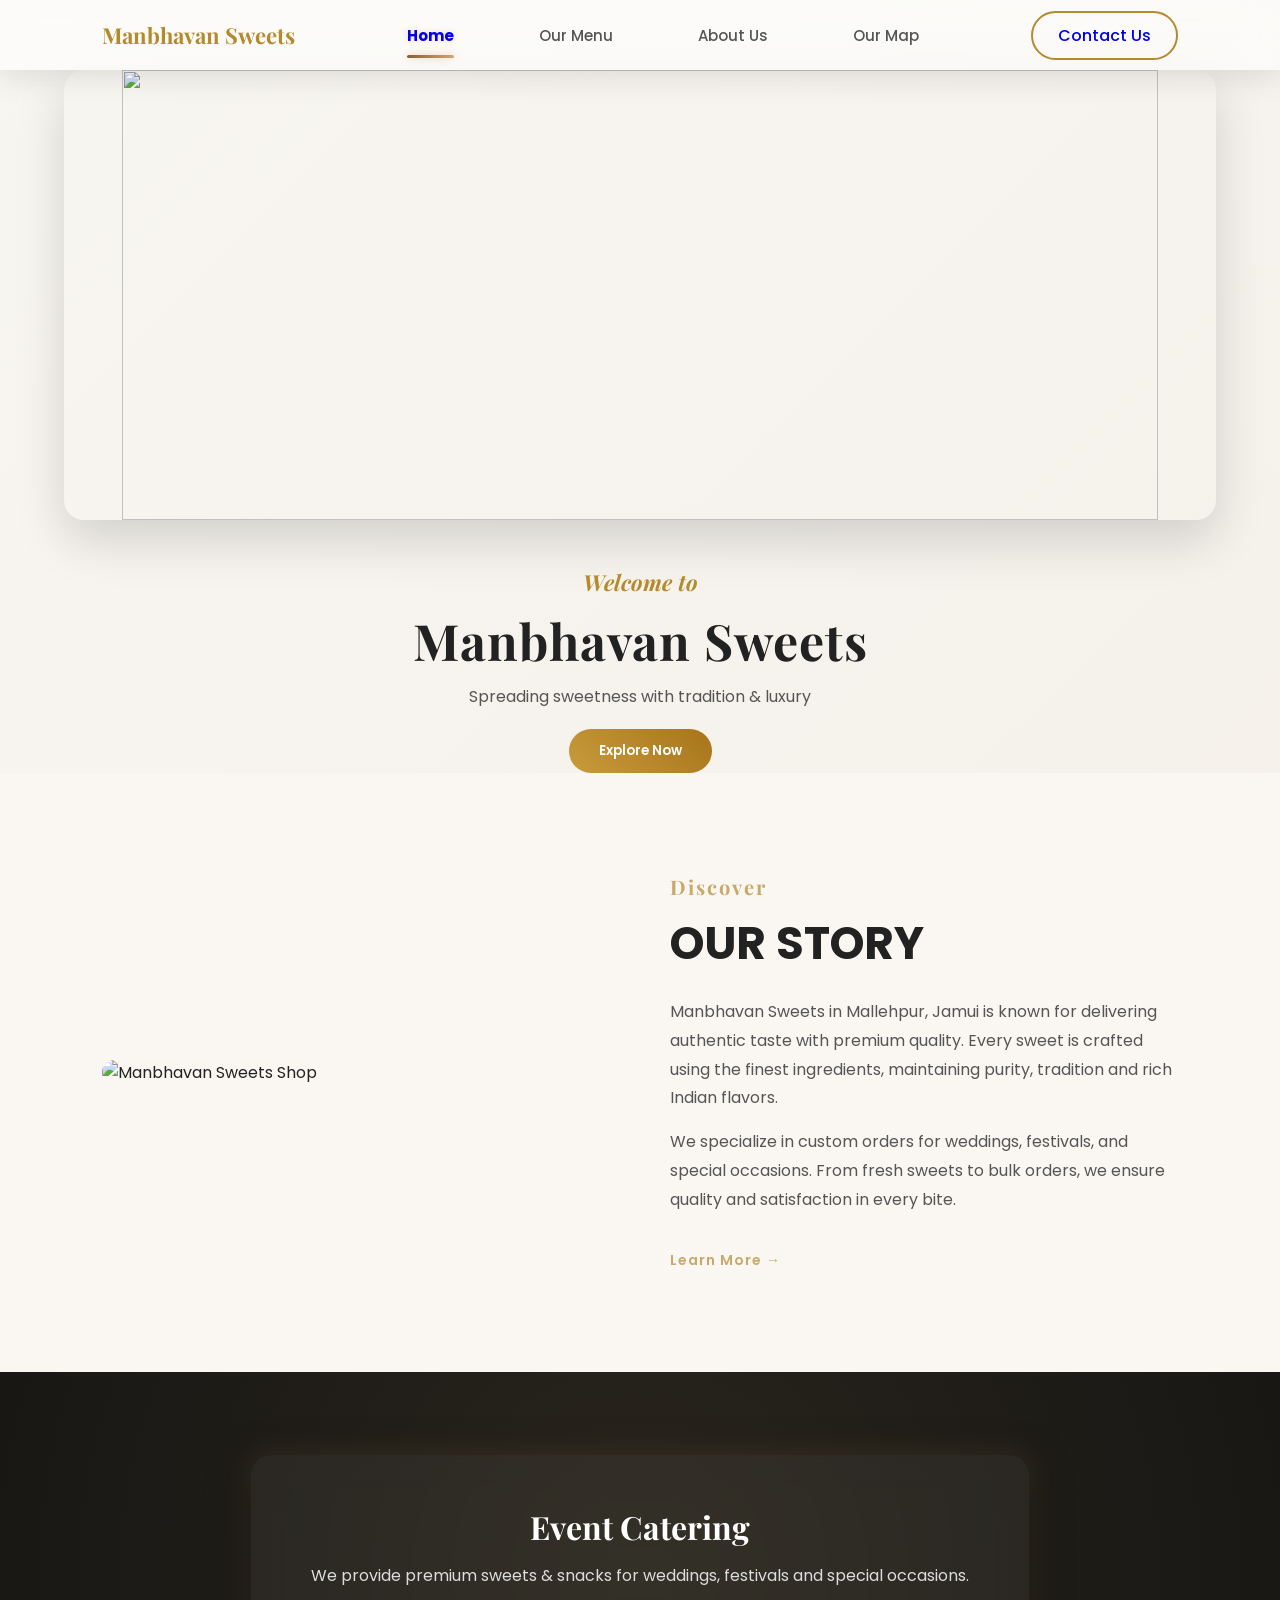
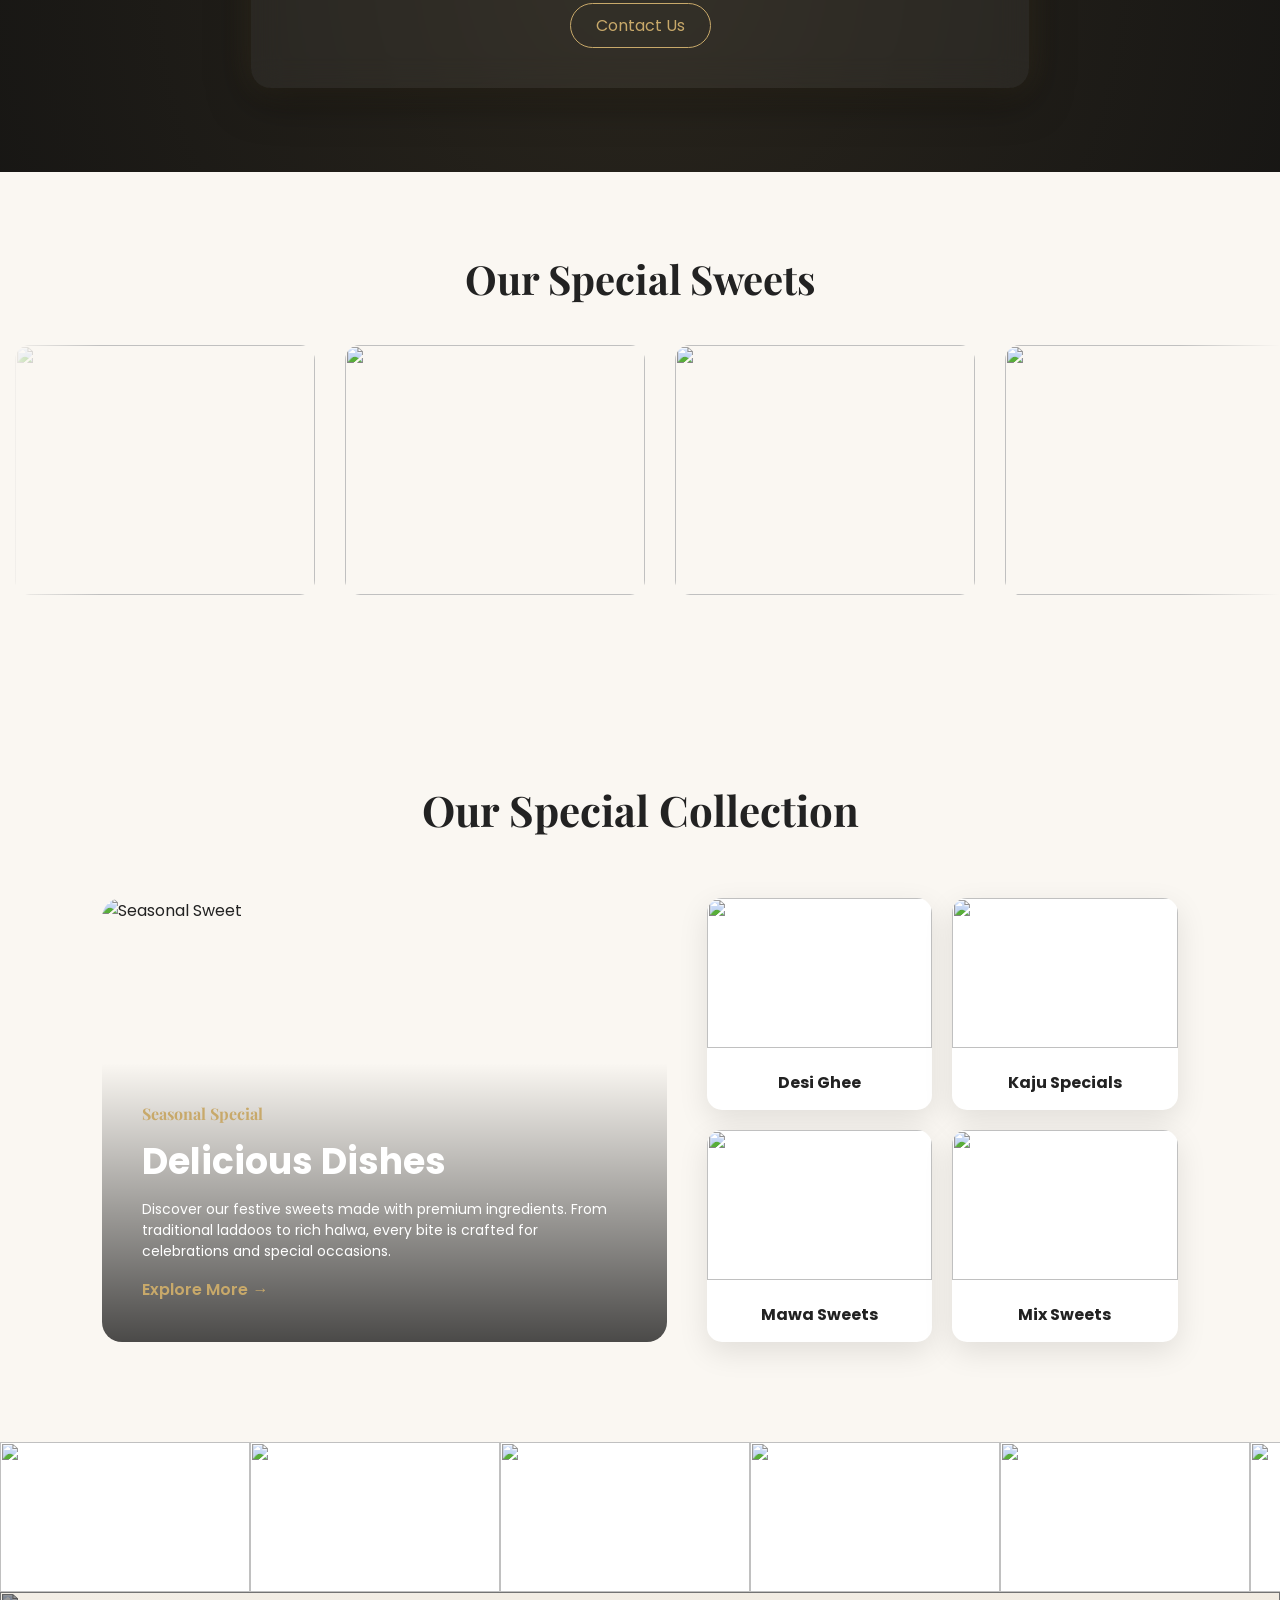
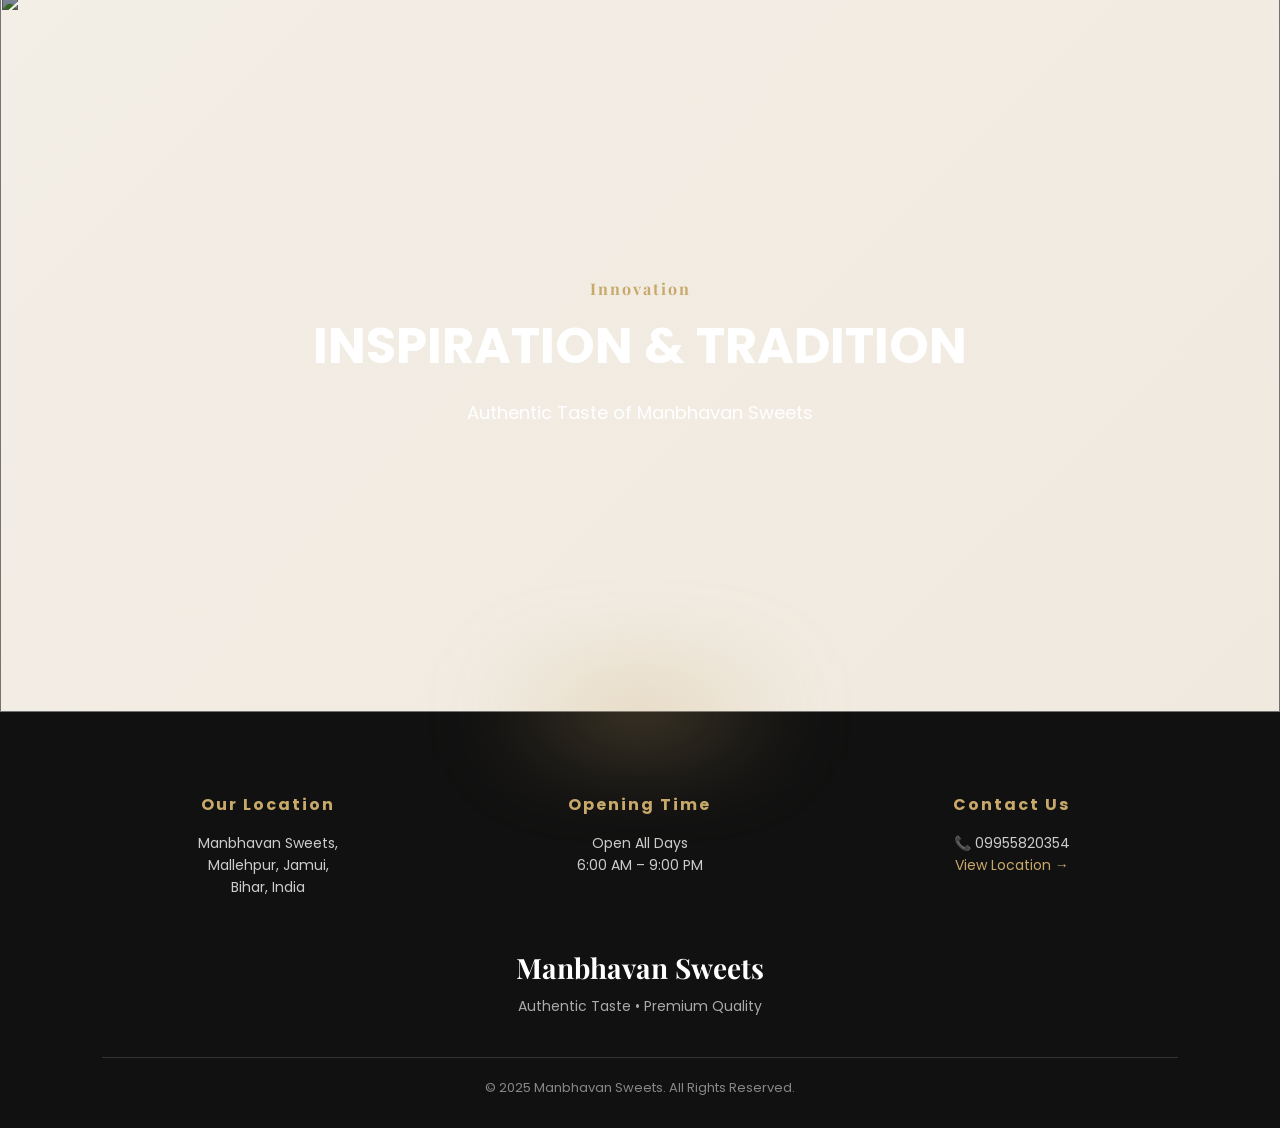
==== index.html @ 380fb5eb "Add files via upload" ====
<!DOCTYPE html>
<html lang="en">

<head>
  <meta charset="UTF-8">
  <meta name="viewport" content="width=device-width, initial-scale=1.0">
  <title>Manbhavan Sweets</title>
  <link rel="stylesheet" href="css/style.css">
  <link
    href="https://fonts.googleapis.com/css2?family=Playfair+Display:wght@400;600;700&family=Poppins:wght@300;400;500&display=swap"
    rel="stylesheet">
</head>

<body>

  <!-- NAVBAR -->
  <header class="navbar">
    <div class="logo">Manbhavan Sweets</div>


 <div class="hamburger" id="menu-btn">☰</div>

    <nav class="nav-links" id="nav-links">
      <a href="index.html" class="active">Home</a>
      <a href="menu.html">Our Menu</a>
      <a href="about.html">About Us</a>
      <a href="map.html">Our Map</a>
       <a href="contact.html" class="mobile-contact">Contact Us</a>
    </nav>

    <a href="contact.html" class="contact-btn" class="active">Contact Us</a>
  </header>

  <!-- HERO -->
  <section class="hero">

    <div class="hero-img">
      <img src="image/owner.jpeg" alt="">
    </div>

    <div class="hero-text">
      <h4>Welcome to</h4>
      <h1>Manbhavan Sweets</h1>
      <p>Spreading sweetness with tradition & luxury</p>


      <button onclick="scrollToSection('story')">Explore Now</button>
    </div>
  </section>

  <!-- STORY -->
  <section class="story-section" id="story">

    <div class="story-container">

      <!-- IMAGE SIDE -->
      <div class="story-image">
        <img src="/image/sweet5.jpg" alt="Manbhavan Sweets Shop">
      </div>

      <!-- TEXT SIDE -->
      <div class="story-content">
        <h5>Discover</h5>
        <h2>OUR STORY</h2>

        <p>
          Manbhavan Sweets in Mallehpur, Jamui is known for delivering
          authentic taste with premium quality. Every sweet is crafted
          using the finest ingredients, maintaining purity, tradition
          and rich Indian flavors.
        </p>

        <p>
          We specialize in custom orders for weddings, festivals,
          and special occasions. From fresh sweets to bulk orders,
          we ensure quality and satisfaction in every bite.
        </p>

        <a href="about.html" class="learn-btn">
          Learn More →
        </a>
      </div>

    </div>

  </section>

  <!-- CATERING -->
  <section class="event-section">

    <div class="event-bg"></div>

    <div class="event-card">
      <h2>Event Catering</h2>
      <p>
        We provide premium sweets & snacks for weddings,
        festivals and special occasions.
      </p>

      <a href="#contact" class="event-btn">Contact Us</a>
    </div>

  </section>

  <!-- PRODUCT SLIDER -->
  <section class="sweets-section">

    <h2 class="section-title">Our Special Sweets</h2>

    <div class="slider">

      <div class="slide-track">

        <!-- REPEAT IMAGES -->
        <div class="slide"><img src="image/sweet1.jpeg"></div>
        <div class="slide"><img src="image/sweet2.jpeg"></div>
        <div class="slide"><img src="image/sweet3.jpeg"></div>
        <div class="slide"><img src="image/sweet4.jpeg"></div>
        <div class="slide"><img src="image/sweet5.jpg"></div>
        <div class="slide"><img src="image/sweet6.jpg"></div>

        <!-- DUPLICATE FOR LOOP -->
        <div class="slide"><img src="image/sweet7.jpg"></div>
        <div class="slide"><img src="image/sweet8.jpg"></div>
        <div class="slide"><img src="image/sweet1.jpeg"></div>
        <div class="slide"><img src="image/sweet2.jpeg"></div>
        <div class="slide"><img src="image/sweet3.jpeg"></div>
        <div class="slide"><img src="image/sweet5.jpg"></div>

      </div>

    </div>

  </section>

  <!-- CONTACT -->
  <section class="hybrid-section">

    <h2 class="hybrid-title">Our Special Collection</h2>

    <div class="hybrid-container">

      <!-- LEFT: FEATURED SEASONAL -->
      <div class="seasonal-box">
        <img src="image/sweet1.jpeg" alt="Seasonal Sweet">

        <div class="seasonal-content">
          <h4>Seasonal Special</h4>
          <h2>Delicious Dishes</h2>

          <p>
            Discover our festive sweets made with premium ingredients.
            From traditional laddoos to rich halwa, every bite is crafted
            for celebrations and special occasions.
          </p>

          <a href="#" class="season-btn">Explore More →</a>
        </div>
      </div>

      <!-- RIGHT: CATEGORIES -->
      <div class="category-grid">

        <div class="cat-card">
          <img src="image/sweet6.jpg">
          <h3>Desi Ghee</h3>
        </div>

        <div class="cat-card">
          <img src="image/sweet7.jpg">
          <h3>Kaju Specials</h3>
        </div>

        <div class="cat-card">
          <img src="image/sweet3.jpeg">
          <h3>Mawa Sweets</h3>
        </div>

        <div class="cat-card">
          <img src="image/sweet1.jpeg">
          <h3>Mix Sweets</h3>
        </div>

      </div>

    </div>

  </section>


  <!-- TOP SWEETS STRIP -->
  <section class="top-strip">

    <div class="strip-track">

      <div class="strip-item">
        <img src="image/sweet1.jpeg">
        <div class="overlay">Desi Laddu</div>
      </div>

      <div class="strip-item">
        <img src="image/sweet2.jpeg">
        <div class="overlay">Kaju Katli</div>
      </div>

      <div class="strip-item">
        <img src="image/sweet3.jpeg">
        <div class="overlay">Coconut Sweet</div>
      </div>

      <div class="strip-item">
        <img src="image/sweet4.jpeg">
        <div class="overlay">Special Mix</div>
      </div>

      <!-- DUPLICATE FOR LOOP -->
      <div class="strip-item">
        <img src="image/sweet5.jpg">
        <div class="overlay">Desi Laddu</div>
      </div>

      <div class="strip-item">
        <img src="image/sweet7.jpg">
        <div class="overlay">Kaju Katli</div>
      </div>

      <div class="strip-item">
        <img src="image/sweet8.jpg">
        <div class="overlay">Kaju Katli</div>
      </div>
    </div>

  </section>


  <!-- HERO SECTION -->
  <section class="premium-hero">

    <img src="image/sweet4.jpeg" class="hero-bg">

    <div class="hero-content">
      <h4>Innovation</h4>
      <h1>INSPIRATION & TRADITION</h1>
      <p>Authentic Taste of Manbhavan Sweets</p>
    </div>

  </section>

  <!-- FOOTER -->
  <footer class="footer">

    <div class="footer-container">

      <!-- LOCATION -->
      <div class="footer-col">
        <h3>Our Location</h3>
        <p>
          Manbhavan Sweets,<br>
          Mallehpur, Jamui,<br>
          Bihar, India
        </p>
      </div>

      <!-- OPENING TIME -->
      <div class="footer-col">
        <h3>Opening Time</h3>
        <p>Open All Days</p>
        <p>6:00 AM – 9:00 PM</p>
      </div>

      <!-- CONTACT -->
      <div class="footer-col">
        <h3>Contact Us</h3>
        <p>📞 09955820354</p>
        <p>
          <a href="https://jsdl.in/DT-99IAUAAYU2E" target="_blank">
            View Location →
          </a>
        </p>
      </div>

    </div>

    <!-- CENTER LOGO / BRAND -->
    <div class="footer-center">
      <h2>Manbhavan Sweets</h2>
      <p>Authentic Taste • Premium Quality</p>
    </div>

    <!-- BOTTOM -->
    <div class="footer-bottom">
      <p>© 2025 Manbhavan Sweets. All Rights Reserved.</p>
    </div>

  </footer>

  <script src="js/script.js"></script>
</body>

</html>
---- css/style.css ----
* {
  margin: 0;
  padding: 0;
  box-sizing: border-box;
  font-family: 'Poppins', sans-serif;
}

body {
  background: linear-gradient(135deg, #f8f6f2, #efe8dd);
  color: #222;
  overflow-x: hidden;
}


.hamburger {
  display: none;

}

/* NAVBAR GLASS */
.navbar {
  position: fixed;
  top: 0;
  width: 100%;
  height: 70px;

  display: flex;
  justify-content: space-between;
  align-items: center;

  padding: 0 8%;

  background: rgba(255, 255, 255, 0.6);
  backdrop-filter: blur(15px);

  box-shadow: 0 8px 30px rgba(0, 0, 0, 0.1);
  z-index: 100;
}


.logo {
  font-family: 'Playfair Display', serif;
  font-size: 22px;
  font-weight: 700;
  color: #b48a2c;
}

/* NAV LINKS */
.nav-links {
  display: flex;
  gap: 55px;
  align-items: center;
}

/* NAV LINKS */
.nav-links a {
  text-decoration: none;
  color: #3e2c1c;
  /* dark brown */
  font-size: 15px;
  position: relative;
  padding: 5px 0;
  transition: 0.3s;
}

/* HOVER */
.nav-links a:hover {
  color: #8B5E34;
}

/* UNDERLINE BASE */
.nav-links a::after {
  content: "";
  position: absolute;
  left: 0;
  bottom: -6px;
  width: 0%;
  height: 2px;
  background: #8B5E34;
  transition: 0.3s ease;
}

/* HOVER UNDERLINE */
.nav-links a:hover::after {
  width: 100%;
}

/* 🔥 ACTIVE LINK */
.nav-links a.active {
  color: #8B5E34;
  font-weight: 600;
}

/* 🔥 PREMIUM UNDERLINE (STICKED) */
.nav-links a.active::after {
  width: 100%;
  height: 3px;
  background: linear-gradient(90deg, #8B5E34, #D4A373);
  border-radius: 5px;

  /* glow */
  box-shadow: 0 0 8px rgba(212, 163, 115, 0.6);
}

/* 🔥 SOFT GLOW TEXT */
.nav-links a.active {
  text-shadow: 0 0 6px rgba(212, 163, 115, 0.4);
}

/* CONTACT BUTTON */
.contact-btn {
  padding: 10px 25px;
  border: 2px solid #b48a2c;
  background: transparent;
  border-radius: 25px;
  font-weight: 500;
  transition: 0.3s;
  text-decoration: none;

}

.contact-btn:hover {
  background: #b48a2c;
  color: white;
}






/* HERO */
.hero {
  padding-top: 70px;
  text-align: center;
}

/* IMAGE */
.hero-img img {
  width: 90%;
  height: 450px;
  object-fit: cover;
  border-radius: 20px;
  box-shadow: 0 20px 50px rgba(0, 0, 0, 0.15);
  animation: zoomFade 2s ease;
}

/* TEXT */
.hero-text {
  margin-top: 40px;
  animation: fadeUp 1.5s ease;
}

.hero-text h4 {
  font-family: 'Playfair Display', serif;
  font-style: italic;
  color: #b48a2c;
  font-size: 22px;
}

.hero-text h1 {
  font-family: 'Playfair Display', serif;
  font-size: 50px;
  margin: 10px 0;
  letter-spacing: 1px;
}

.hero-text p {
  font-size: 16px;
  color: #555;
}

.hero-text button {
  margin-top: 20px;
  padding: 12px 30px;
  border: none;
  border-radius: 30px;
  background: linear-gradient(45deg, #c89b3c, #a8741a);
  color: white;
  font-weight: 600;
  transition: 0.3s;
}

.hero-text button:hover {
  transform: scale(1.1);
}

/* ANIMATIONS */
@keyframes zoomFade {
  from {
    opacity: 0;
    transform: scale(1.1);
  }

  to {
    opacity: 1;
    transform: scale(1);
  }
}

@keyframes fadeUp {
  from {
    opacity: 0;
    transform: translateY(40px);
  }

  to {
    opacity: 1;
    transform: translateY(0);
  }
}


@media(max-width:768px) {

  .navbar {
    padding: 15px 20px;
  }

  .nav-links {
    display: none;
  }

  .hero-img img {
    width: 95%;
    height: 250px;
  }

  .hero-text h1 {
    font-size: 28px;
  }

  .hero-text h4 {
    font-size: 18px;
  }
}




/* STORY */
.story-section {
  padding: 100px 8%;
  background: #faf7f2;
}

.story-container {
  display: flex;
  align-items: center;
  gap: 60px;
}

/* IMAGE */
.story-image {
  flex: 1;
  overflow: hidden;
  border-radius: 20px;
}

.story-image img {
  width: 100%;
  height: 500px;
  object-fit: cover;
  transition: transform 0.8s ease;
}

.story-image:hover img {
  transform: scale(1.1);
}

/* CONTENT */
.story-content {
  flex: 1;
}

.story-content h5 {
  font-family: 'Playfair Display', serif;
  font-size: 20px;
  color: #c8a96a;
  margin-bottom: 10px;
  letter-spacing: 2px;
}

.story-content h2 {
  font-size: 45px;
  font-weight: 700;
  margin-bottom: 20px;
  color: #222;
}

.story-content p {
  font-size: 16px;
  color: #555;
  line-height: 1.8;
  margin-bottom: 15px;
}

/* BUTTON */
.learn-btn {
  display: inline-block;
  margin-top: 20px;
  font-size: 14px;
  letter-spacing: 1px;
  color: #c8a96a;
  text-decoration: none;
  position: relative;
  font-weight: 600;
}

.learn-btn::after {
  content: "";
  position: absolute;
  left: 0;
  bottom: -5px;
  width: 0;
  height: 2px;
  background: #c8a96a;
  transition: 0.4s;
}

.learn-btn:hover::after {
  width: 100%;
}

/* DARK */
.event-section {
  position: relative;
  height: 400px;
  display: flex;
  align-items: center;
  justify-content: center;
  overflow: hidden;
  background: #111;
}

/* BACKGROUND FLOW EFFECT */
.event-bg {
  position: absolute;
  width: 200%;
  height: 200%;
  background: radial-gradient(circle at center, #c8a96a22, transparent 70%);
  animation: flowMove 12s linear infinite;
}

@keyframes flowMove {
  0% {
    transform: translate(-20%, -20%) rotate(0deg);
  }

  50% {
    transform: translate(-10%, -10%) rotate(180deg);
  }

  100% {
    transform: translate(-20%, -20%) rotate(360deg);
  }
}

/* CARD */
.event-card {
  position: relative;
  z-index: 2;
  text-align: center;
  padding: 50px 60px;
  border-radius: 20px;

  background: rgba(255, 255, 255, 0.05);
  backdrop-filter: blur(15px);

  box-shadow:
    0 10px 40px rgba(0, 0, 0, 0.5),
    0 0 30px rgba(200, 169, 106, 0.2);

  animation: floatCard 4s ease-in-out infinite;
}

/* FLOAT ANIMATION */
@keyframes floatCard {
  0% {
    transform: translateY(0px);
  }

  50% {
    transform: translateY(-15px);
  }

  100% {
    transform: translateY(0px);
  }
}

/* TEXT */
.event-card h2 {
  font-size: 32px;
  color: #fff;
  margin-bottom: 15px;
  font-family: 'Playfair Display', serif;
}

.event-card p {
  color: #ddd;
  font-size: 16px;
  margin-bottom: 25px;
}

/* BUTTON */
.event-btn {
  padding: 10px 25px;
  border: 1px solid #c8a96a;
  color: #c8a96a;
  text-decoration: none;
  border-radius: 30px;
  transition: 0.4s;
}

.event-btn:hover {
  background: #c8a96a;
  color: #111;
  box-shadow: 0 0 20px #c8a96a;
}

/* HOVER LIFT */
.event-card:hover {
  transform: scale(1.05);
  transition: 0.4s;
}


.sweets-section {
  padding: 80px 0;
  background: #faf7f2;
  text-align: center;
}

.section-title {
  font-size: 40px;
  margin-bottom: 40px;
  font-family: 'Playfair Display', serif;
}

/* SLIDER */
.slider {
  width: 100%;
  overflow: hidden;
  position: relative;
}

/* TRACK */
.slide-track {
  display: flex;
  width: calc(300px * 12);
  animation: scroll 20s linear infinite;
}

/* PAUSE EFFECT */
@keyframes scroll {
  0% {
    transform: translateX(0);
  }

  20% {
    transform: translateX(-300px);
  }

  25% {
    transform: translateX(-300px);
  }

  40% {
    transform: translateX(-600px);
  }

  45% {
    transform: translateX(-600px);
  }

  60% {
    transform: translateX(-900px);
  }

  65% {
    transform: translateX(-900px);
  }

  80% {
    transform: translateX(-1200px);
  }

  85% {
    transform: translateX(-1200px);
  }

  100% {
    transform: translateX(-1800px);
  }
}

/* CARD */
.slide {
  width: 300px;
  margin: 0 15px;
  flex-shrink: 0;
}

.slide img {
  width: 100%;
  height: 250px;
  object-fit: cover;
  border-radius: 15px;
  transition: 0.5s;
}

/* HOVER EFFECT */
.slide:hover img {
  transform: scale(1.1);
}

.slider::before,
.slider::after {
  content: "";
  position: absolute;
  top: 0;
  width: 100px;
  height: 100%;
  z-index: 2;
}

.slider::before {
  left: 0;
  background: linear-gradient(to right, #faf7f2, transparent);
}

.slider::after {
  right: 0;
  background: linear-gradient(to left, #faf7f2, transparent);
}


/* PRODUCTS */

.hybrid-section {
  padding: 100px 8%;
  background: #faf7f2;
}

.hybrid-title {
  text-align: center;
  font-size: 42px;
  margin-bottom: 60px;
  font-family: 'Playfair Display', serif;
}

/* MAIN GRID */
.hybrid-container {
  display: grid;
  grid-template-columns: 1.2fr 1fr;
  gap: 40px;
}

/* LEFT SEASONAL */
.seasonal-box {
  position: relative;
  overflow: hidden;
  border-radius: 20px;
}

.seasonal-box img {
  width: 100%;
  height: 100%;
  object-fit: cover;
  transition: 0.6s;
}

.seasonal-box:hover img {
  transform: scale(1.1);
}

/* OVERLAY CONTENT */
.seasonal-content {
  position: absolute;
  bottom: 0;
  left: 0;
  width: 100%;
  padding: 40px;
  background: linear-gradient(to top, rgba(0, 0, 0, 0.7), transparent);
  color: #fff;
}

.seasonal-content h4 {
  color: #c8a96a;
  font-family: 'Playfair Display', serif;
}

.seasonal-content h2 {
  font-size: 36px;
  margin: 10px 0;
}

.seasonal-content p {
  font-size: 14px;
  margin-bottom: 15px;
}

/* BUTTON */
.season-btn {
  color: #c8a96a;
  text-decoration: none;
  font-weight: 600;
  position: relative;
}

.season-btn::after {
  content: "";
  position: absolute;
  bottom: -4px;
  left: 0;
  width: 0;
  height: 2px;
  background: #c8a96a;
  transition: 0.3s;
}

.season-btn:hover::after {
  width: 100%;
}

/* RIGHT GRID */
.category-grid {
  display: grid;
  grid-template-columns: 1fr 1fr;
  gap: 20px;
}

.cat-card {
  background: #fff;
  border-radius: 15px;
  overflow: hidden;
  box-shadow: 0 10px 30px rgba(0, 0, 0, 0.1);
  transition: 0.4s;
}

.cat-card img {
  width: 100%;
  height: 150px;
  object-fit: cover;
}

.cat-card h3 {
  padding: 15px;
  font-size: 16px;
  text-align: center;
}

/* HOVER */
.cat-card:hover {
  transform: translateY(-10px);
  box-shadow: 0 20px 40px rgba(0, 0, 0, 0.2);
}





/* ===== STRIP ===== */
.top-strip {
  width: 100%;
  overflow: hidden;
  background: #fff;
}

.strip-track {
  display: flex;
  animation: stripMove 15s linear infinite;
}

@keyframes stripMove {
  0% {
    transform: translateX(0);
  }

  100% {
    transform: translateX(-50%);
  }
}

.strip-item {
  position: relative;
  min-width: 250px;
  height: 150px;
  overflow: hidden;
}

.strip-item img {
  width: 100%;
  height: 100%;
  object-fit: cover;
  transition: 0.5s;
}

/* HOVER ZOOM */
.strip-item:hover img {
  transform: scale(1.2);
}

/* OVERLAY */
.overlay {
  position: absolute;
  bottom: 0;
  width: 100%;
  padding: 10px;
  background: rgba(0, 0, 0, 0.5);
  color: #fff;
  text-align: center;
  font-size: 14px;
  opacity: 0;
  transition: 0.4s;
}

.strip-item:hover .overlay {
  opacity: 1;
}


/* ===== HERO ===== */
.premium-hero {
  position: relative;
  height: 80vh;
  display: flex;
  align-items: center;
  justify-content: center;
  overflow: hidden;
}

/* BACKGROUND */
.hero-bg {
  position: absolute;
  width: 100%;
  height: 100%;
  object-fit: cover;
  filter: brightness(0.6);
}

/* CONTENT */
.hero-content {
  position: relative;
  text-align: center;
  color: #fff;
  animation: fadeUp 2s ease;
}

.hero-content h4 {
  font-family: 'Playfair Display', serif;
  color: #c8a96a;
  letter-spacing: 2px;
  margin-bottom: 10px;
}

.hero-content h1 {
  font-size: 50px;
  margin-bottom: 15px;
}

.hero-content p {
  font-size: 18px;
}

/* ANIMATION */
@keyframes fadeUp {
  0% {
    opacity: 0;
    transform: translateY(50px);
  }

  100% {
    opacity: 1;
    transform: translateY(0);
  }
}


.footer {
  background: #111;
  color: #fff;
  padding: 80px 8% 30px;
  text-align: center;
  position: relative;
}

/* TOP GRID */
.footer-container {
  display: flex;
  justify-content: space-between;
  flex-wrap: wrap;
  gap: 40px;
  margin-bottom: 50px;
}

.footer-col {
  flex: 1;
  min-width: 200px;
}

.footer-col h3 {
  font-size: 16px;
  letter-spacing: 2px;
  margin-bottom: 15px;
  color: #c8a96a;
}

.footer-col p {
  font-size: 14px;
  color: #ccc;
  line-height: 1.6;
}

/* LINKS */
.footer-col a {
  color: #c8a96a;
  text-decoration: none;
  position: relative;
}

.footer-col a::after {
  content: "";
  position: absolute;
  left: 0;
  bottom: -3px;
  width: 0;
  height: 2px;
  background: #c8a96a;
  transition: 0.3s;
}

.footer-col a:hover::after {
  width: 100%;
}

/* CENTER BRAND */
.footer-center {
  margin: 40px 0;
}

.footer-center h2 {
  font-family: 'Playfair Display', serif;
  font-size: 28px;
  margin-bottom: 10px;
}

.footer-center p {
  color: #aaa;
  font-size: 14px;
}

/* BOTTOM */
.footer-bottom {
  border-top: 1px solid #333;
  padding-top: 20px;
  font-size: 13px;
  color: #888;
}

.footer::before {
  content: "";
  position: absolute;
  top: -50px;
  left: 50%;
  transform: translateX(-50%);
  width: 300px;
  height: 100px;
  background: radial-gradient(circle, rgba(200, 169, 106, 0.3), transparent);
  filter: blur(40px);
}


/* Default nav links */
/* Default */
.nav-links a {
  margin: 0 15px;
  text-decoration: none;
  color: #555;
  font-weight: 500;
  position: relative;
  transition: 0.3s;
}

/* Hover */
.nav-links a:hover {
  color: #c8a96a;
}

/* ACTIVE LINK */
.nav-links a.active {
  color: #0000EE;
  font-weight: 700;
}

/* underline */


/* ================= MOBILE RESPONSIVE ================= */
@media (max-width:768px) {

  /* GENERAL */
  body {
    overflow-x: hidden;
  }

  section {
    padding: 40px 15px;
  }

  /* ================= NAVBAR ================= */
  .navbar {
    display: flex;
    justify-content: space-between;
    align-items: center;
    padding: 10px 15px;
  }

  .logo {
    font-size: 18px;
  }

  /* hide desktop menu */
  .nav-links {
    position: absolute;
    top: 60px;
    left: 0;
    width: 100%;
    background: #fffaf3;
    flex-direction: column;
    align-items: center;
    gap: 20px;
    padding: 20px 0;
    display: none;
    box-shadow: 0 10px 20px rgba(0, 0, 0, 0.1);
    z-index: 1000;
  }

  /* show menu */
  .nav-links.open {
    display: flex;
  }

  /* hamburger */
  .hamburger {
    display: block;
    font-size: 24px;
    cursor: pointer;
  }

  /* contact button */
  .contact-btn {
    display: none;
  }

  /* ================= HERO ================= */
  .hero {
    flex-direction: column;
    text-align: center;
  }

  .hero-img img {
    width: 100%;
    height: auto;
    margin-bottom: 20px;
  }

  .hero-text h1 {
    font-size: 26px;
  }

  .hero-text p {
    font-size: 14px;
  }

  .hero-text button {
    margin-top: 15px;
    padding: 10px 20px;
  }

  /* ================= WHY SECTION ================= */
  .why-container {
    display: grid;
    grid-template-columns: 1fr;
    gap: 20px;
  }

  .why-card {
    padding: 20px;
    text-align: center;
  }

  /* ================= STORY SECTION ================= */
  .story-container {
    flex-direction: column;
    gap: 20px;
  }

  .story-image img {
    width: 100%;
  }

  .story-text {
    text-align: center;
  }

  /* ================= CONTACT FORM ================= */
  .contact-container {
    flex-direction: column;
  }

  .contact-info,
  .contact-form {
    width: 100%;
  }

  .input-row {
    flex-direction: column;
    gap: 10px;
  }

  input,
  textarea {
    width: 100%;
    font-size: 14px;
  }

  /* ================= TIMELINE ================= */
  .timeline {
    padding: 20px;
  }

  .timeline-line {
    display: none;
    /* remove line in mobile */
  }

  .timeline-item {
    width: 100%;
    text-align: center;
    margin-bottom: 20px;
  }

  .timeline-item span {
    display: inline-block;
    margin-bottom: 10px;
  }

  /* ================= BUTTON ================= */
  button {
    width: 100%;
  }

}

@media (max-width:768px) {

  .hamburger {
    display: block;
    font-size: 26px;
    cursor: pointer;
    z-index: 1001;
  }

  .nav-links {
    position: absolute;
    top: 70px;
    left: 0;
    width: 100%;

    display: none;
    flex-direction: column;
    align-items: center;
    gap: 20px;
    padding: 25px 0;

    background: rgba(255, 255, 255, 0.95);
    backdrop-filter: blur(10px);

    box-shadow: 0 10px 25px rgba(0, 0, 0, 0.1);
    transition: 0.3s;
  }

  .nav-links.open {
    display: flex;
  }

  .nav-links a {
    font-size: 18px;
    padding: 10px;
  }

  .contact-btn {
    display: none;
  }
}


/* ================= MOBILE RESPONSIVE ONLY ================= */
@media (max-width:768px) {

  /* ===== GLOBAL ===== */
  body {
    overflow-x: hidden;
  }

  section {
    padding: 30px 15px;
  }

  /* ===== NAVBAR ===== */
  .navbar {
    padding: 12px 15px;
    position: relative;
    display: flex;
    justify-content: space-between;
    align-items: center;
  }

  /* LOGO */
  .logo {
    font-size: 18px;
  }

  /* HAMBURGER */
  .hamburger {
    display: block;
    font-size: 26px;
    cursor: pointer;
    z-index: 1001;
  }

  /* NAV MENU */
  .nav-links {
    position: absolute;
    top: 60px;
    left: 0;
    width: 100%;
    background: #fffaf3;

    display: none;
    flex-direction: column;
    align-items: center;
    gap: 18px;
    padding: 20px 0;

    box-shadow: 0 10px 25px rgba(0, 0, 0, 0.1);
    z-index: 1000;
  }

  /* SHOW MENU */
  .nav-links.open {
    display: flex;
  }

  /* NAV ITEMS */
  .nav-links a {
    font-size: 16px;
  }

  /* HIDE CONTACT BUTTON */
  .contact-btn {
    display: none;
  }

  /* ===== HERO ===== */
  .hero {
    display: flex;
    flex-direction: column;
    text-align: center;
    padding: 25px 15px;
    gap: 20px;
  }

  /* HERO IMAGE */
  .hero-img img {
    width: 100%;
    height: auto;
    border-radius: 15px;
  }

  /* HERO TEXT */
  .hero-text h1 {
    font-size: 26px;
    line-height: 1.3;
  }

  .hero-text h4 {
    font-size: 16px;
  }

  .hero-text p {
    font-size: 14px;
    line-height: 1.5;
  }

  /* HERO BUTTON */
  .hero-text button,
  .explore-btn {
    width: 50%;
    padding: 12px;
    font-size: 14px;
  }

  /* ===== VIDEO ===== */
  video {
    width: 100%;
    height: auto;
    border-radius: 15px;
  }

  /* ===== WHY SECTION ===== */
  .why-section {
    padding: 20px 10px;
  }

  .why-container {
    display: grid;
    grid-template-columns: 1fr;
    gap: 15px;
  }

  .why-card {
    padding: 18px;
    border-radius: 12px;
    text-align: center;
  }

  /* ===== STORY SECTION ===== */
  .story-container {
    display: flex;
    flex-direction: column;
    gap: 20px;
  }

  .story-image img {
    width: 100%;
    border-radius: 15px;
  }

  .story-text {
    text-align: center;
  }

  /* ===== TIMELINE ===== */
  .timeline {
    padding: 20px 10px;
  }

  .timeline-line {
    display: none;
    /* hide vertical line */
  }

  .timeline-item {
    width: 100%;
    text-align: center;
    margin-bottom: 25px;
  }

  .timeline-item span {
    display: inline-block;
    margin-bottom: 10px;
  }

  /* ===== CONTACT SECTION ===== */
  .contact-container {
    display: flex;
    flex-direction: column;
    gap: 20px;
  }

  .contact-info {
    width: 100%;
    text-align: center;
  }

  .contact-form {
    width: 100%;
  }

  /* INPUT ROW */
  .input-row {
    display: flex;
    flex-direction: column;
    gap: 10px;
  }

  /* INPUT FIELDS */
  input,
  textarea {
    width: 100%;
    font-size: 14px;
    padding: 10px;
  }

  /* BUTTON */
  button {
    width: 100%;
    padding: 12px;
  }

  /* ===== MAP SECTION ===== */
  iframe {
    width: 100%;
    height: 300px;
    border-radius: 10px;
  }

  /* ===== FOOTER ===== */
  .footer {
    text-align: center;
    padding: 20px;
  }

  .footer-container {
    flex-direction: column;
    gap: 15px;
  }

  /* ===== FIX OVERFLOW ===== */
  img {
    max-width: 100%;
    height: auto;
  }

  /* ===== EXTRA FIXES ===== */
  .container,
  .wrapper {
    width: 100%;
    padding: 0 10px;
  }

}



@media (max-width:768px){

  .hamburger{
    display:block;
    font-size:26px;
    cursor:pointer;
    z-index:1001;
  }

  .nav-links{
    position:absolute;
    top:70px;
    left:0;
    width:100%;

    display:none;
    flex-direction:column;
    align-items:center;
    gap:20px;
    padding:25px 0;

    background:rgba(255,255,255,0.95);
    backdrop-filter:blur(10px);

    box-shadow:0 10px 25px rgba(0,0,0,0.1);
    z-index:999;
  }

  .nav-links.open{
    display:flex;
  }

  .nav-links a{
    font-size:18px;
  }

  .contact-btn{
    display:none;
  }
}


    
/* Hide mobile button on desktop */
.mobile-contact{
  display:none;
}

/* Show only in mobile */
@media (max-width:768px){

  .mobile-contact{
    display:block;
    margin-top:15px;
    padding:12px;
    width:50%;
    text-align:center;

    background:linear-gradient(45deg,#c89b3c,#a8741a);
    color:white;
    border-radius:25px;
    font-weight:600;
    text-decoration:none;
  }

  /* Hide desktop button */
  .contact-btn{
    display:none;
  }

}

@media (max-width:768px){

/* ===== GLOBAL FIX ===== */
body{
  overflow-x:hidden;
}

section{
  padding:30px 15px !important;
}

/* ===== NAVBAR ===== */
.navbar{
  padding:10px 15px !important;
}

.logo{
  font-size:18px;
}

/* ===== HERO ===== */
.hero{
  display:flex;
  flex-direction:column;
  text-align:center;
  gap:15px;
}

.hero-img img{
  width:100% !important;
  height:220px !important;
  object-fit:cover;
  border-radius:15px;
}

.hero-text h1{
  font-size:26px !important;
  line-height:1.3;
}

.hero-text h4{
  font-size:16px;
}

.hero-text p{
  font-size:14px;
}

.hero-text button{
  width:80%;
  padding:10px;
  font-size:14px;
}

/* ===== STORY ===== */
.story-container{
  flex-direction:column !important;
  gap:20px;
}

.story-image img{
  width:70%;
  height:auto;
  border-radius:15px;
  
}

.story-content{
  text-align:center;
}

.story-content h2{
  font-size:28px !important;
}

.story-content p{
  font-size:14px;
}

/* ===== EVENT ===== */
.event-section{
  height:auto !important;
  padding:40px 15px;
}

.event-card{
  padding:25px !important;
}

.event-card h2{
  font-size:22px;
}

.event-card p{
  font-size:14px;
}

/* ===== SLIDER ===== */
.slide{
  width:220px !important;
}

.slide img{
  height:180px !important;
}

/* ===== HYBRID SECTION ===== */
.hybrid-container{
  grid-template-columns:1fr !important;
}

.seasonal-box{
  height:auto;
}

.seasonal-content{
  padding:20px;
}

.category-grid{
  grid-template-columns:1fr 1fr !important;
  gap:10px;
}

.cat-card img{
  height:120px !important;
}

.cat-card h3{
  font-size:13px;
}

/* ===== STRIP ===== */
.strip-item{
  min-width:180px !important;
  height:120px !important;
}

/* ===== PREMIUM HERO ===== */
.premium-hero{
  height:60vh !important;
}

.hero-content h1{
  font-size:28px !important;
}

.hero-content p{
  font-size:14px;
}

/* ===== FOOTER ===== */
.footer-container{
  flex-direction:column !important;
  gap:20px;
  text-align:center;
}

.footer-col{
  width:100%;
}

.footer-center h2{
  font-size:22px;
}

.footer-bottom{
  font-size:12px;
}

/* ===== IMAGES FIX ===== */
img{
  max-width:100%;
  height:auto;
}

/* ===== REMOVE EXTRA WIDTH ISSUES ===== */
.container,
.wrapper,
.story-container,
.hybrid-container{
  width:100% !important;
}

}
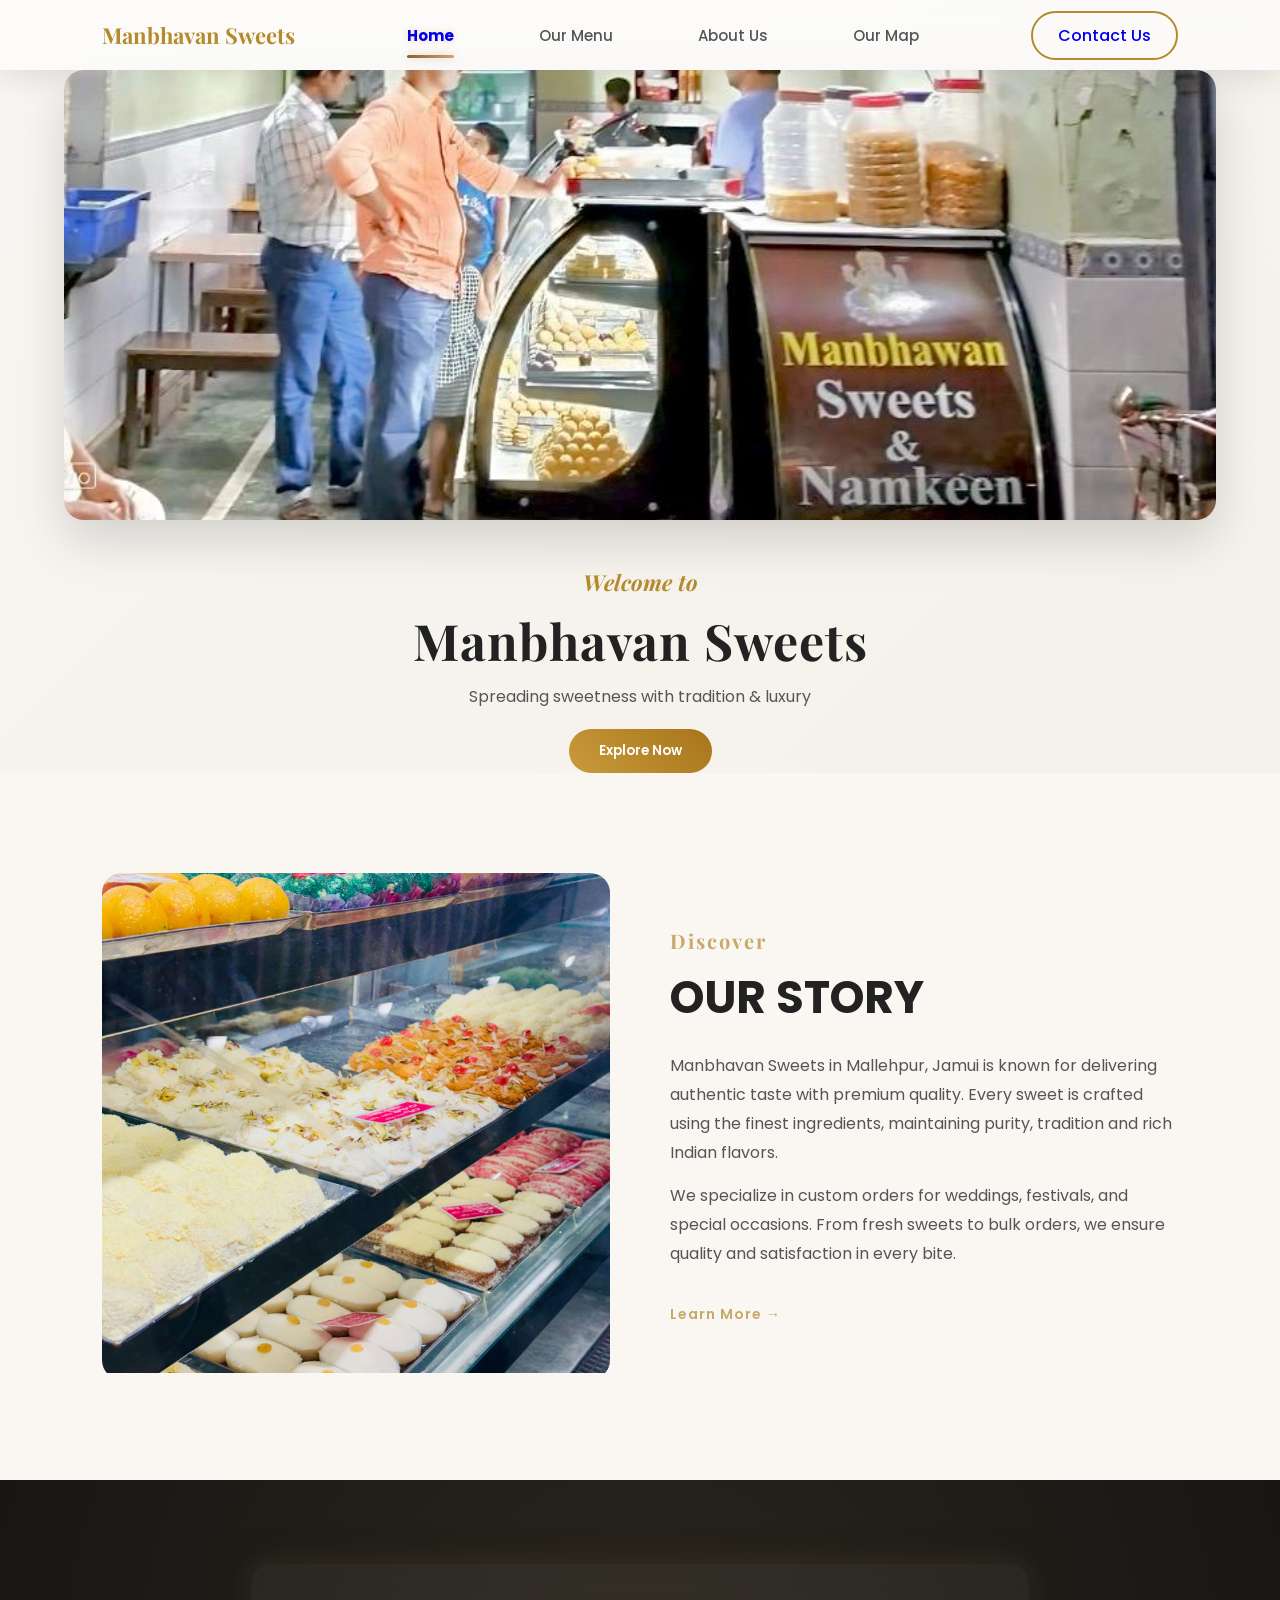
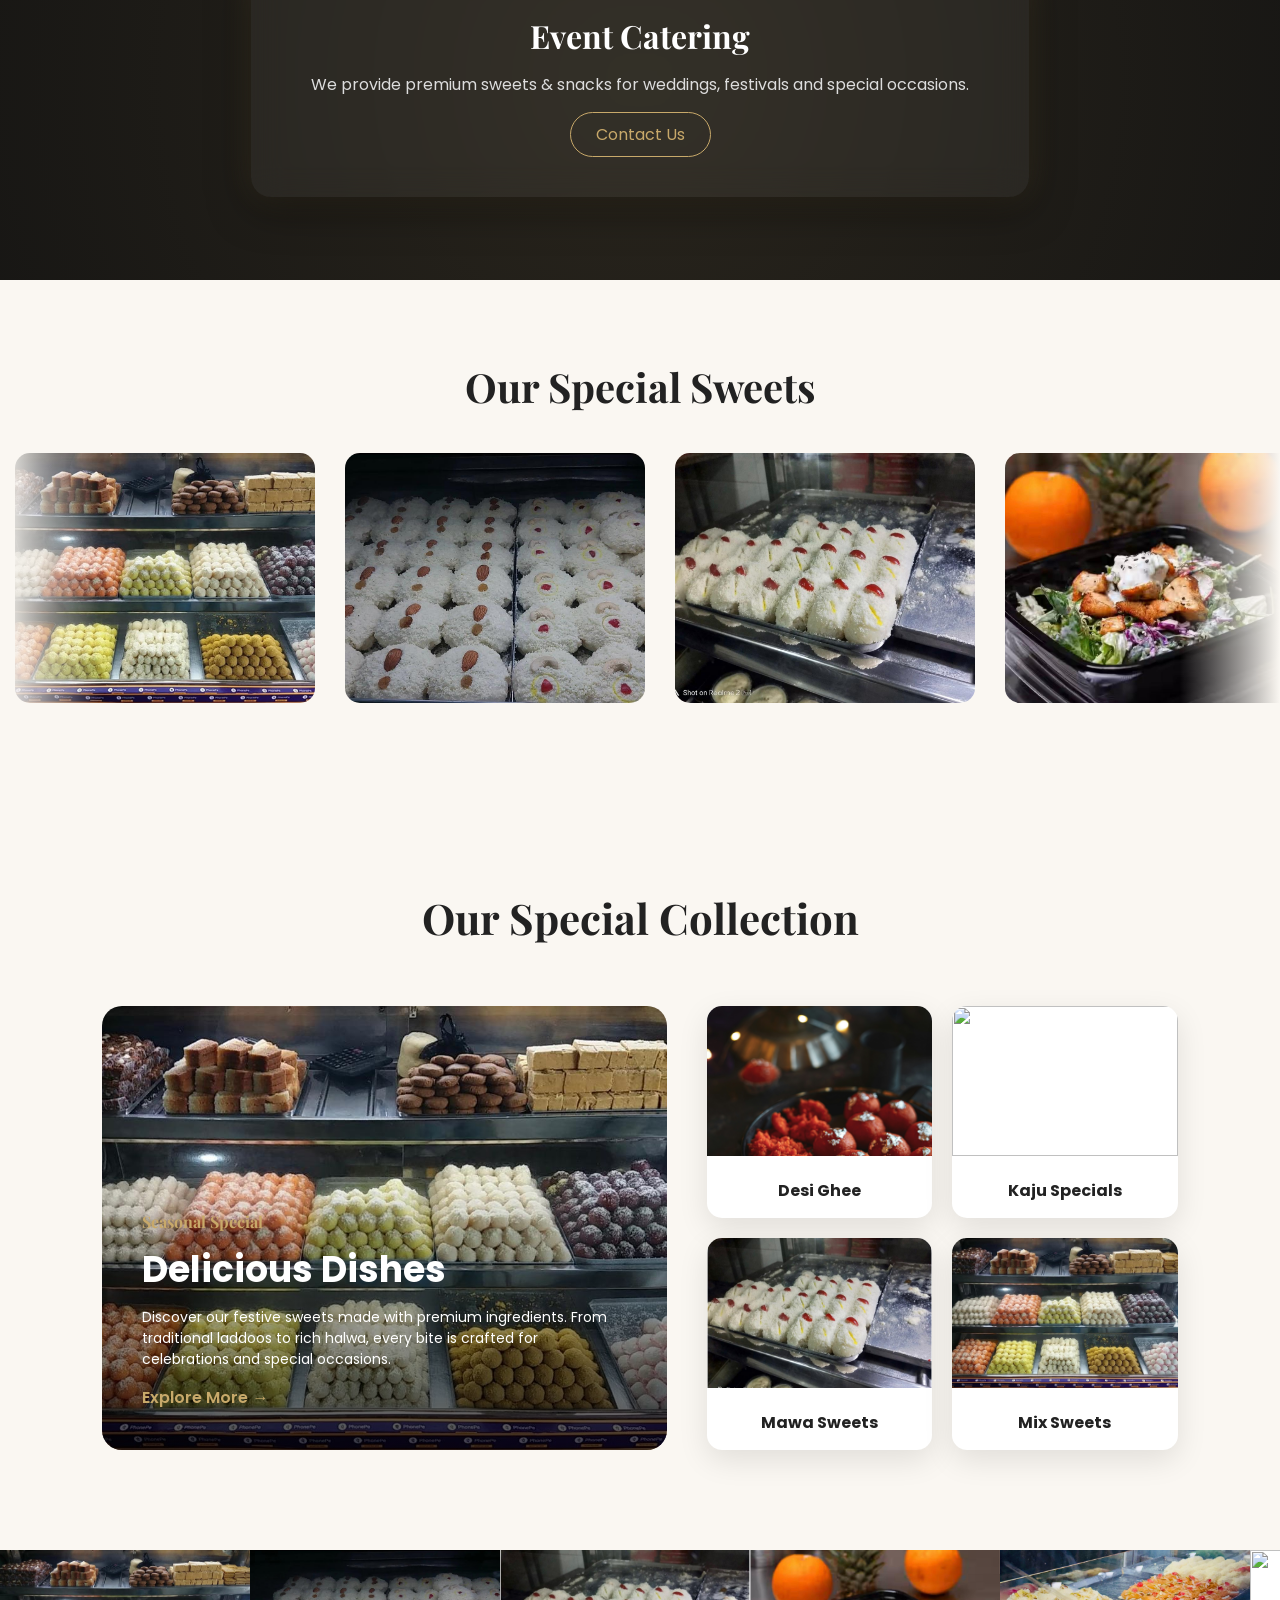
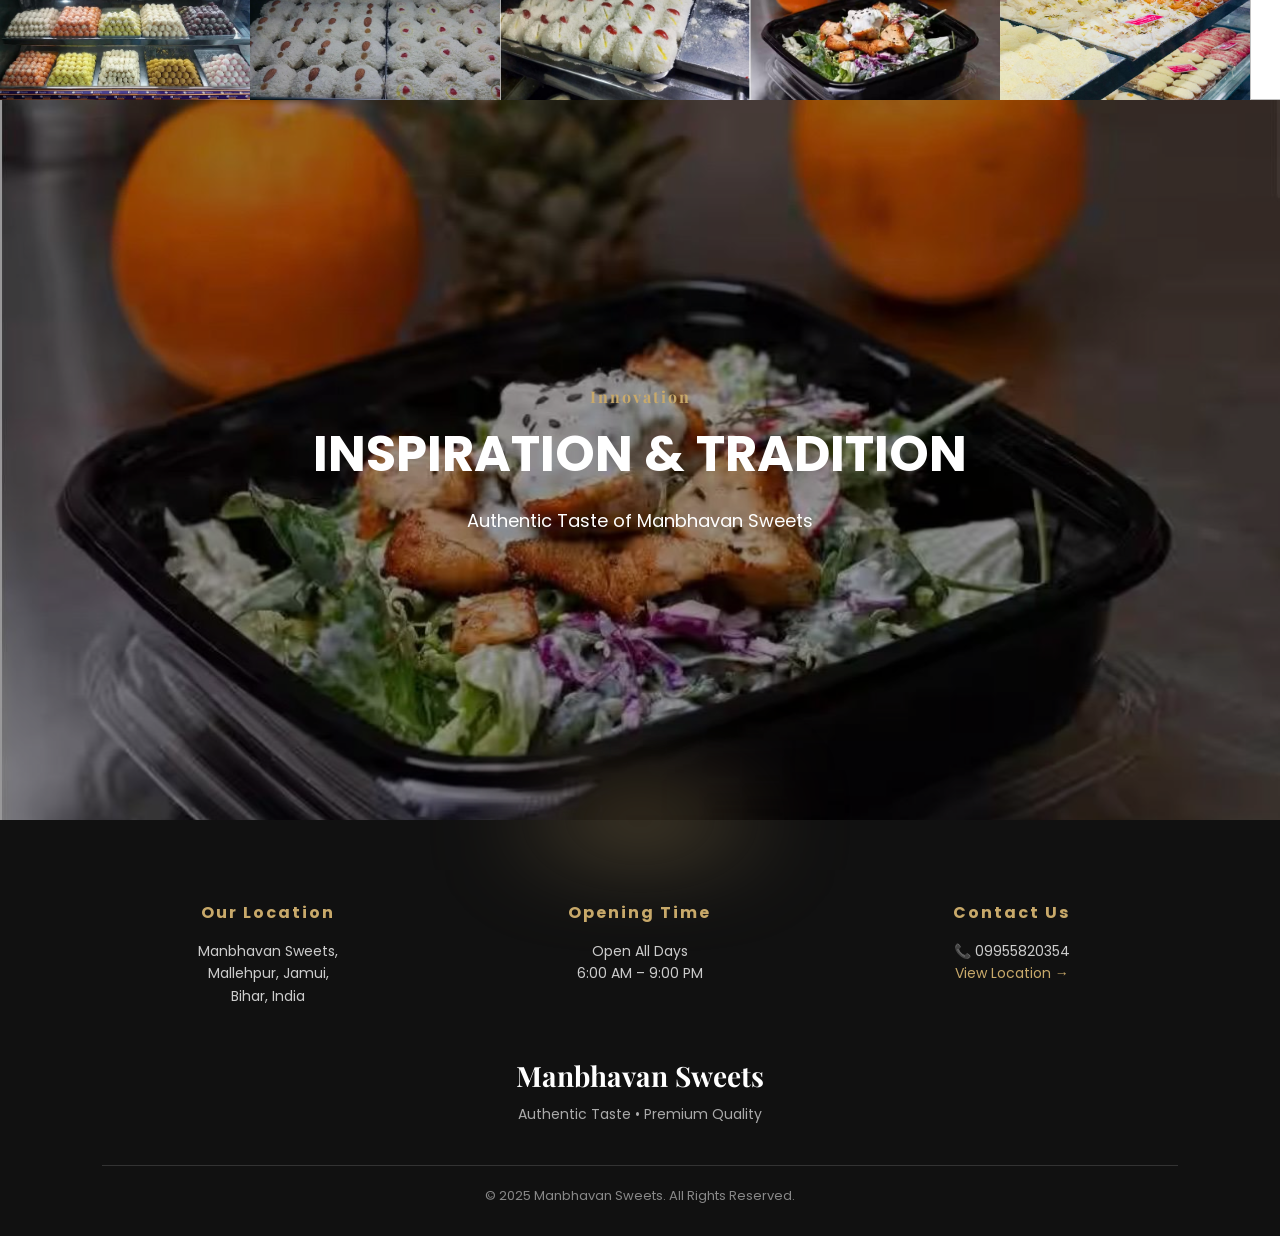
==== commit e8b19fd4: "Update index.html" ====
--- a/index.html
+++ b/index.html
@@ -55,7 +55,7 @@
 
       <!-- IMAGE SIDE -->
       <div class="story-image">
-        <img src="/image/sweet5.jpg" alt="Manbhavan Sweets Shop">
+        <img src="image/sweet5.jpg" alt="Manbhavan Sweets Shop">
       </div>
 
       <!-- TEXT SIDE -->
@@ -297,4 +297,4 @@
   <script src="js/script.js"></script>
 </body>
 
-</html>+</html>
